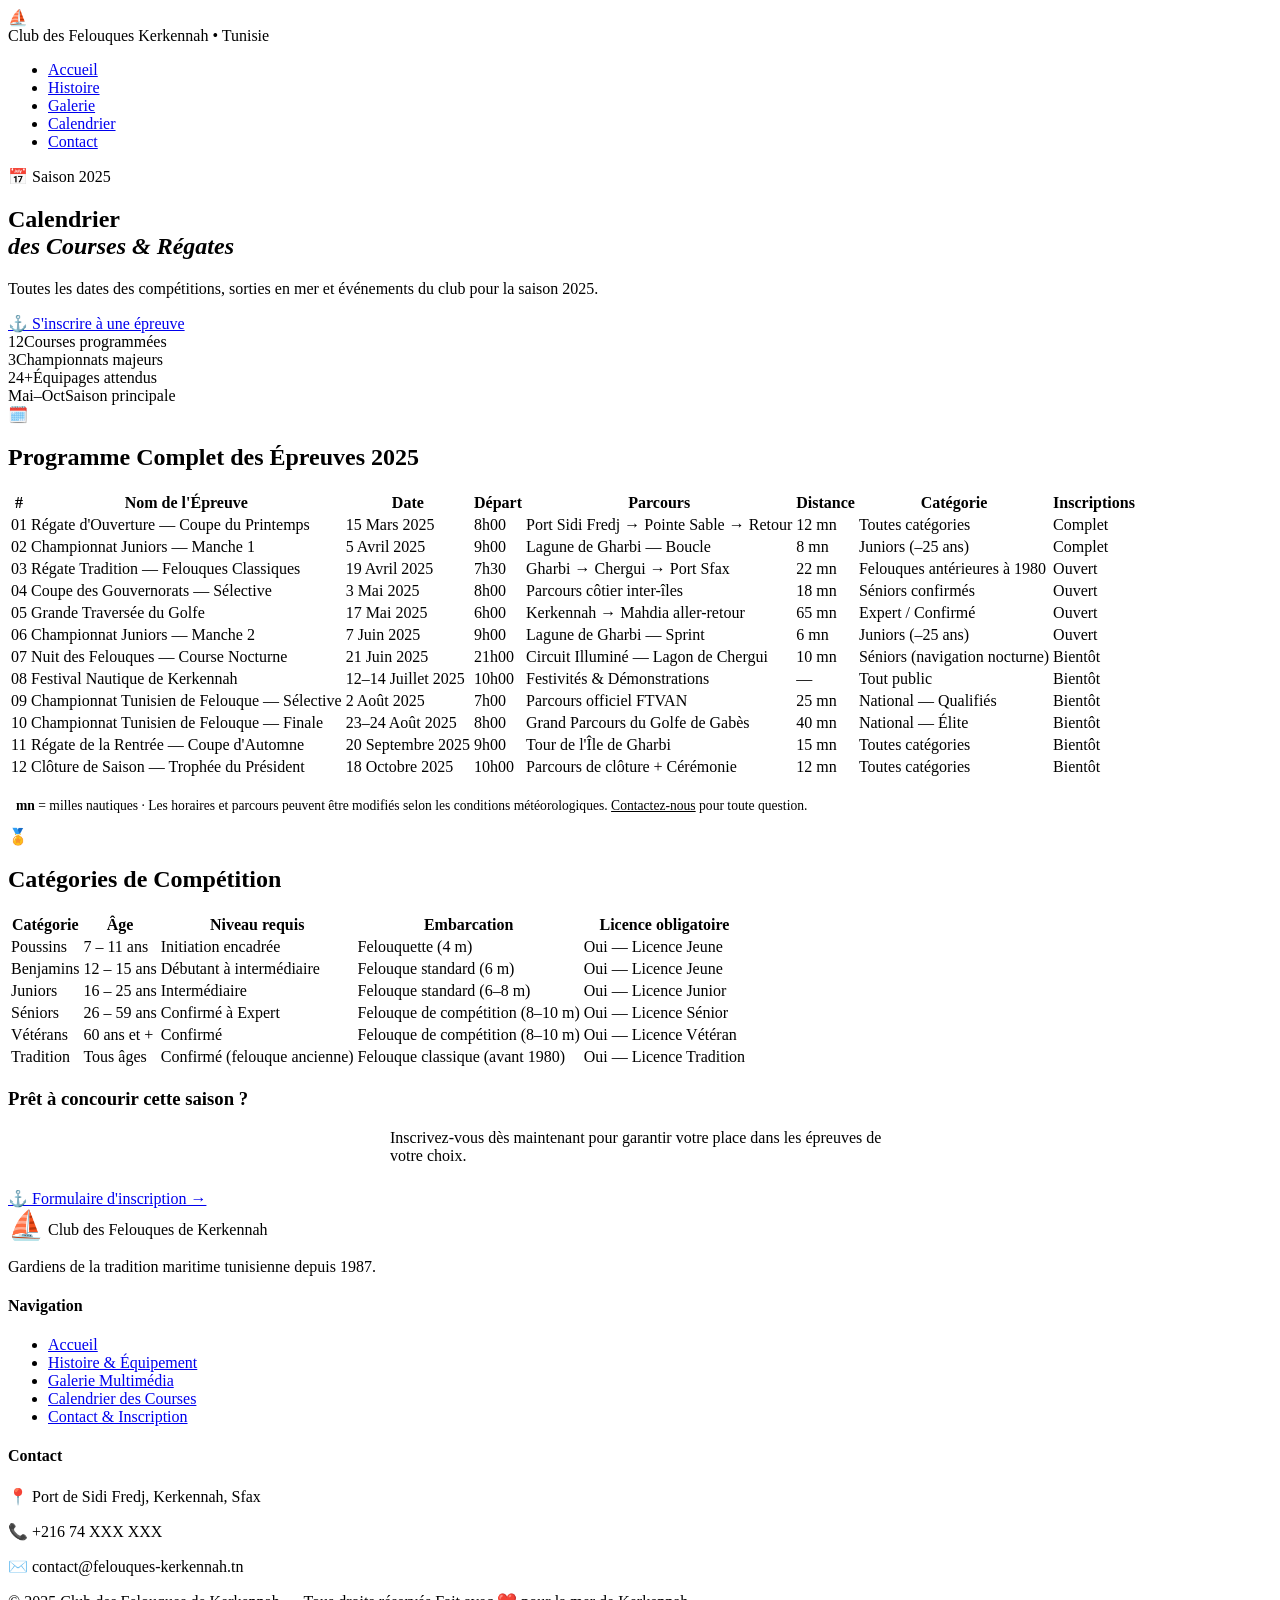
==== calendrier.html @ 92b9c3b6 "gqllery.php et history.php not saved" ====
<!DOCTYPE html>
<html lang="fr" data-page="calendrier">
<head>
  <meta charset="UTF-8" />
  <meta name="viewport" content="width=device-width, initial-scale=1.0" />
  <meta name="description" content="Calendrier des courses et régates du Club des Felouques de Kerkennah 2025." />
  <title>Calendrier — Club des Felouques de Kerkennah</title>
  <link rel="stylesheet" href="style.css" />
</head>
<body>

  <header>
    <div class="header-inner">
      <div class="logo-area">
        <span class="logo-icon animate-wave">⛵</span>
        <div class="logo-text">
          <span class="logo-title">Club des Felouques</span>
          <span class="logo-subtitle">Kerkennah • Tunisie</span>
        </div>
      </div>
      <nav aria-label="Navigation principale">
        <ul>
          <li><a href="index.html">Accueil</a></li>
          <li><a href="histoire.html">Histoire</a></li>
          <li><a href="galerie.html">Galerie</a></li>
          <li><a href="calendrier.html" class="active">Calendrier</a></li>
          <li><a href="contact.html">Contact</a></li>
        </ul>
      </nav>
    </div>
  </header>

  <section class="hero" aria-label="En-tête Calendrier">
    <div class="hero-content">
      <div class="hero-badge">📅 Saison 2025</div>
      <h1>Calendrier<br/><em>des Courses & Régates</em></h1>
      <p>Toutes les dates des compétitions, sorties en mer et événements du club pour la saison 2025.</p>
      <a href="contact.html" class="btn btn-primary">⚓ S'inscrire à une épreuve</a>
    </div>
  </section>

  <main>

    <!-- Résumé saison -->
    <div class="info-band">
      <div class="stat"><span class="stat-num">12</span><span class="stat-label">Courses programmées</span></div>
      <div class="stat"><span class="stat-num">3</span><span class="stat-label">Championnats majeurs</span></div>
      <div class="stat"><span class="stat-num">24+</span><span class="stat-label">Équipages attendus</span></div>
      <div class="stat"><span class="stat-num">Mai–Oct</span><span class="stat-label">Saison principale</span></div>
    </div>

    <!-- Tableau complet des courses -->
    <section aria-labelledby="titre-tableau">
      <div class="section-title">
        <span class="icon">🗓️</span>
        <h2 id="titre-tableau">Programme Complet des Épreuves 2025</h2>
      </div>

      <div class="table-wrapper">
        <table>
          <thead>
            <tr>
              <th scope="col">#</th>
              <th scope="col">Nom de l'Épreuve</th>
              <th scope="col">Date</th>
              <th scope="col">Départ</th>
              <th scope="col">Parcours</th>
              <th scope="col">Distance</th>
              <th scope="col">Catégorie</th>
              <th scope="col">Inscriptions</th>
            </tr>
          </thead>
          <tbody>
            <tr>
              <td>01</td>
              <td>Régate d'Ouverture — Coupe du Printemps</td>
              <td>15 Mars 2025</td>
              <td>8h00</td>
              <td>Port Sidi Fredj → Pointe Sable → Retour</td>
              <td>12 mn</td>
              <td>Toutes catégories</td>
              <td><span class="badge badge-complet">Complet</span></td>
            </tr>
            <tr>
              <td>02</td>
              <td>Championnat Juniors — Manche 1</td>
              <td>5 Avril 2025</td>
              <td>9h00</td>
              <td>Lagune de Gharbi — Boucle</td>
              <td>8 mn</td>
              <td>Juniors (–25 ans)</td>
              <td><span class="badge badge-complet">Complet</span></td>
            </tr>
            <tr>
              <td>03</td>
              <td>Régate Tradition — Felouques Classiques</td>
              <td>19 Avril 2025</td>
              <td>7h30</td>
              <td>Gharbi → Chergui → Port Sfax</td>
              <td>22 mn</td>
              <td>Felouques antérieures à 1980</td>
              <td><span class="badge badge-ouvert">Ouvert</span></td>
            </tr>
            <tr>
              <td>04</td>
              <td>Coupe des Gouvernorats — Sélective</td>
              <td>3 Mai 2025</td>
              <td>8h00</td>
              <td>Parcours côtier inter-îles</td>
              <td>18 mn</td>
              <td>Séniors confirmés</td>
              <td><span class="badge badge-ouvert">Ouvert</span></td>
            </tr>
            <tr>
              <td>05</td>
              <td>Grande Traversée du Golfe</td>
              <td>17 Mai 2025</td>
              <td>6h00</td>
              <td>Kerkennah → Mahdia aller-retour</td>
              <td>65 mn</td>
              <td>Expert / Confirmé</td>
              <td><span class="badge badge-ouvert">Ouvert</span></td>
            </tr>
            <tr>
              <td>06</td>
              <td>Championnat Juniors — Manche 2</td>
              <td>7 Juin 2025</td>
              <td>9h00</td>
              <td>Lagune de Gharbi — Sprint</td>
              <td>6 mn</td>
              <td>Juniors (–25 ans)</td>
              <td><span class="badge badge-ouvert">Ouvert</span></td>
            </tr>
            <tr>
              <td>07</td>
              <td>Nuit des Felouques — Course Nocturne</td>
              <td>21 Juin 2025</td>
              <td>21h00</td>
              <td>Circuit Illuminé — Lagon de Chergui</td>
              <td>10 mn</td>
              <td>Séniors (navigation nocturne)</td>
              <td><span class="badge badge-bientot">Bientôt</span></td>
            </tr>
            <tr>
              <td>08</td>
              <td>Festival Nautique de Kerkennah</td>
              <td>12–14 Juillet 2025</td>
              <td>10h00</td>
              <td>Festivités & Démonstrations</td>
              <td>—</td>
              <td>Tout public</td>
              <td><span class="badge badge-bientot">Bientôt</span></td>
            </tr>
            <tr>
              <td>09</td>
              <td>Championnat Tunisien de Felouque — Sélective</td>
              <td>2 Août 2025</td>
              <td>7h00</td>
              <td>Parcours officiel FTVAN</td>
              <td>25 mn</td>
              <td>National — Qualifiés</td>
              <td><span class="badge badge-bientot">Bientôt</span></td>
            </tr>
            <tr>
              <td>10</td>
              <td>Championnat Tunisien de Felouque — Finale</td>
              <td>23–24 Août 2025</td>
              <td>8h00</td>
              <td>Grand Parcours du Golfe de Gabès</td>
              <td>40 mn</td>
              <td>National — Élite</td>
              <td><span class="badge badge-bientot">Bientôt</span></td>
            </tr>
            <tr>
              <td>11</td>
              <td>Régate de la Rentrée — Coupe d'Automne</td>
              <td>20 Septembre 2025</td>
              <td>9h00</td>
              <td>Tour de l'Île de Gharbi</td>
              <td>15 mn</td>
              <td>Toutes catégories</td>
              <td><span class="badge badge-bientot">Bientôt</span></td>
            </tr>
            <tr>
              <td>12</td>
              <td>Clôture de Saison — Trophée du Président</td>
              <td>18 Octobre 2025</td>
              <td>10h00</td>
              <td>Parcours de clôture + Cérémonie</td>
              <td>12 mn</td>
              <td>Toutes catégories</td>
              <td><span class="badge badge-bientot">Bientôt</span></td>
            </tr>
          </tbody>
        </table>
      </div>

      <p style="font-size:0.85rem; color:var(--texte-moyen); margin-top:1.2rem; padding-left:0.5rem;">
        <strong>mn</strong> = milles nautiques · Les horaires et parcours peuvent être modifiés selon les conditions météorologiques.
        <a href="contact.html" style="color:var(--bleu-mer);">Contactez-nous</a> pour toute question.
      </p>
    </section>

    <!-- Tableau des catégories -->
    <section aria-labelledby="titre-categories">
      <div class="section-title">
        <span class="icon">🏅</span>
        <h2 id="titre-categories">Catégories de Compétition</h2>
      </div>

      <div class="table-wrapper">
        <table>
          <thead>
            <tr>
              <th scope="col">Catégorie</th>
              <th scope="col">Âge</th>
              <th scope="col">Niveau requis</th>
              <th scope="col">Embarcation</th>
              <th scope="col">Licence obligatoire</th>
            </tr>
          </thead>
          <tbody>
            <tr>
              <td>Poussins</td>
              <td>7 – 11 ans</td>
              <td>Initiation encadrée</td>
              <td>Felouquette (4 m)</td>
              <td>Oui — Licence Jeune</td>
            </tr>
            <tr>
              <td>Benjamins</td>
              <td>12 – 15 ans</td>
              <td>Débutant à intermédiaire</td>
              <td>Felouque standard (6 m)</td>
              <td>Oui — Licence Jeune</td>
            </tr>
            <tr>
              <td>Juniors</td>
              <td>16 – 25 ans</td>
              <td>Intermédiaire</td>
              <td>Felouque standard (6–8 m)</td>
              <td>Oui — Licence Junior</td>
            </tr>
            <tr>
              <td>Séniors</td>
              <td>26 – 59 ans</td>
              <td>Confirmé à Expert</td>
              <td>Felouque de compétition (8–10 m)</td>
              <td>Oui — Licence Sénior</td>
            </tr>
            <tr>
              <td>Vétérans</td>
              <td>60 ans et +</td>
              <td>Confirmé</td>
              <td>Felouque de compétition (8–10 m)</td>
              <td>Oui — Licence Vétéran</td>
            </tr>
            <tr>
              <td>Tradition</td>
              <td>Tous âges</td>
              <td>Confirmé (felouque ancienne)</td>
              <td>Felouque classique (avant 1980)</td>
              <td>Oui — Licence Tradition</td>
            </tr>
          </tbody>
        </table>
      </div>
    </section>

    <section>
      <div class="highlight-box text-center">
        <h3>Prêt à concourir cette saison ?</h3>
        <p style="max-width:500px; margin:0.8rem auto 1.5rem;">Inscrivez-vous dès maintenant pour garantir votre place dans les épreuves de votre choix.</p>
        <a href="contact.html" class="btn btn-primary">⚓ Formulaire d'inscription →</a>
      </div>
    </section>

  </main>

  <footer>
    <div class="footer-inner">
      <div class="footer-brand">
        <div class="logo-area">
          <span style="font-size:1.8rem">⛵</span>
          <span class="logo-title">Club des Felouques de Kerkennah</span>
        </div>
        <p>Gardiens de la tradition maritime tunisienne depuis 1987.</p>
      </div>
      <div class="footer-col">
        <h4>Navigation</h4>
        <ul>
          <li><a href="index.html">Accueil</a></li>
          <li><a href="histoire.html">Histoire & Équipement</a></li>
          <li><a href="galerie.html">Galerie Multimédia</a></li>
          <li><a href="calendrier.html">Calendrier des Courses</a></li>
          <li><a href="contact.html">Contact & Inscription</a></li>
        </ul>
      </div>
      <div class="footer-col footer-contact">
        <h4>Contact</h4>
        <p>📍 Port de Sidi Fredj, Kerkennah, Sfax</p>
        <p>📞 +216 74 XXX XXX</p>
        <p>✉️ contact@felouques-kerkennah.tn</p>
      </div>
    </div>
    <div class="footer-bottom">
      <span>© 2025 Club des Felouques de Kerkennah — Tous droits réservés</span>
      <span>Fait avec ❤️ pour la mer de Kerkennah</span>
    </div>
  </footer>

</body>
</html>
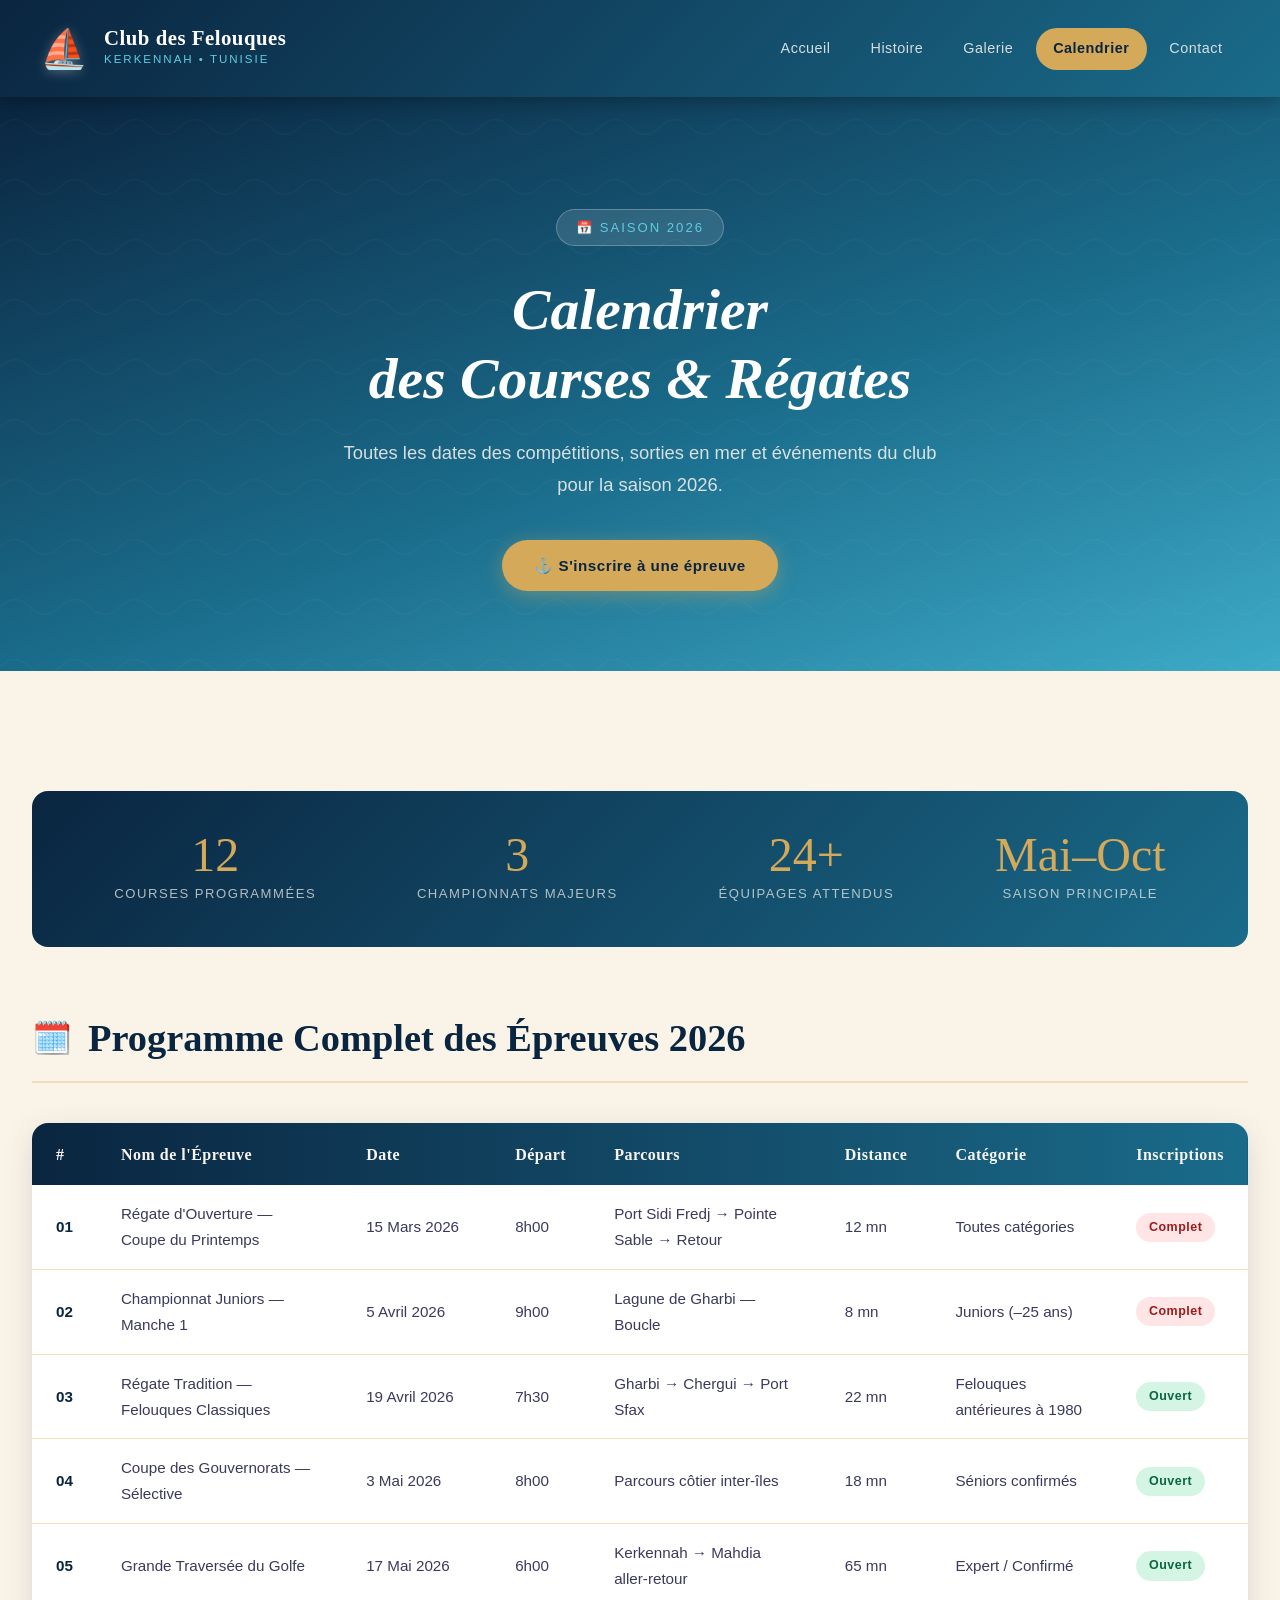
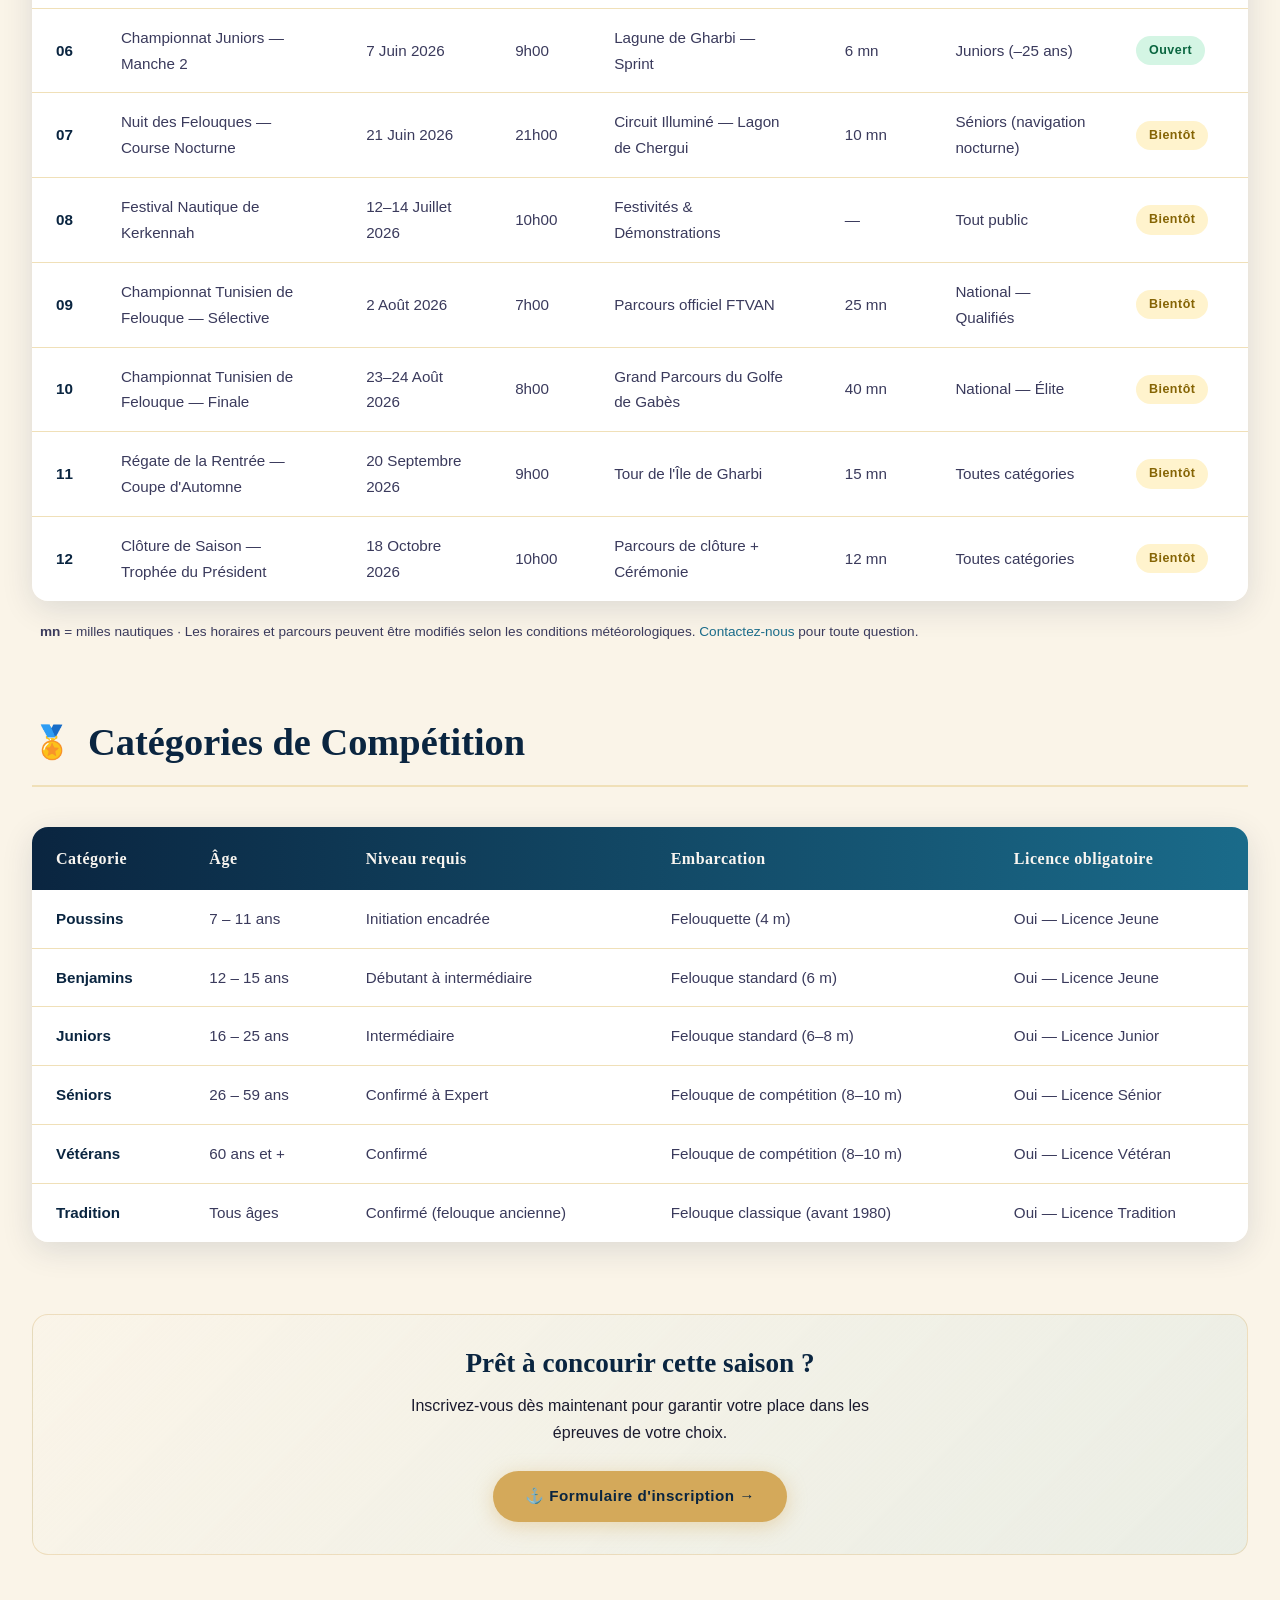
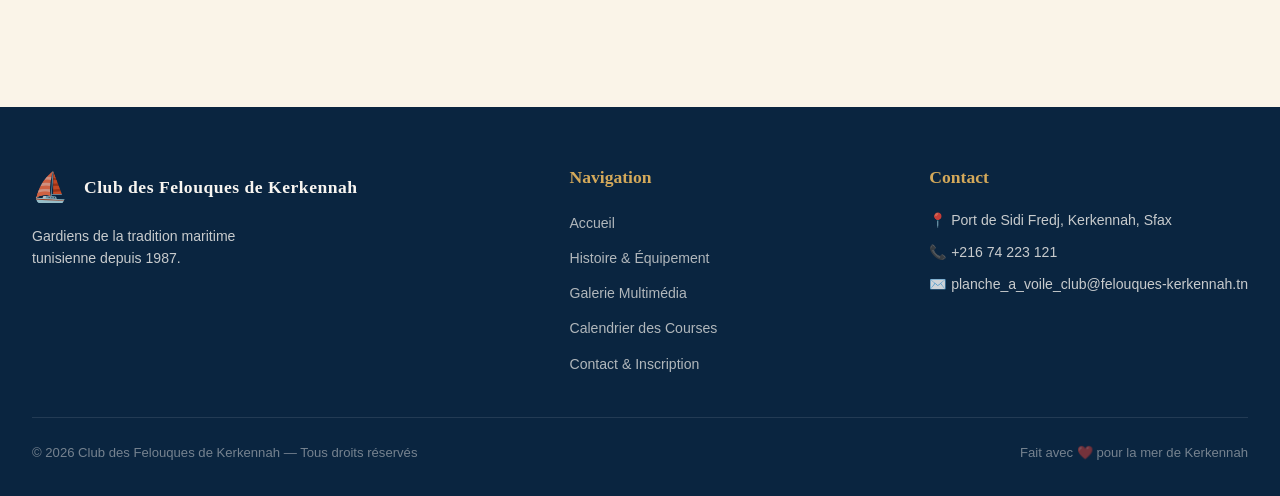
==== commit 4526e53c: "Version finale des fichiers html et style.css et ajout d'un dossier media" ====
--- a/calendrier.html
+++ b/calendrier.html
@@ -5,7 +5,8 @@
   <meta name="viewport" content="width=device-width, initial-scale=1.0" />
   <meta name="description" content="Calendrier des courses et régates du Club des Felouques de Kerkennah 2025." />
   <title>Calendrier — Club des Felouques de Kerkennah</title>
-  <link rel="stylesheet" href="style.css" />
+  <link rel="stylesheet" href="./public/style.css" />
+  <link rel="icon" type="image/png" href="./media/icon.png">
 </head>
 <body>
 
@@ -32,9 +33,9 @@
 
   <section class="hero" aria-label="En-tête Calendrier">
     <div class="hero-content">
-      <div class="hero-badge">📅 Saison 2025</div>
+      <div class="hero-badge">📅 Saison 2026</div>
       <h1>Calendrier<br/><em>des Courses & Régates</em></h1>
-      <p>Toutes les dates des compétitions, sorties en mer et événements du club pour la saison 2025.</p>
+      <p>Toutes les dates des compétitions, sorties en mer et événements du club pour la saison 2026.</p>
       <a href="contact.html" class="btn btn-primary">⚓ S'inscrire à une épreuve</a>
     </div>
   </section>
@@ -53,7 +54,7 @@
     <section aria-labelledby="titre-tableau">
       <div class="section-title">
         <span class="icon">🗓️</span>
-        <h2 id="titre-tableau">Programme Complet des Épreuves 2025</h2>
+        <h2 id="titre-tableau">Programme Complet des Épreuves 2026</h2>
       </div>
 
       <div class="table-wrapper">
@@ -74,7 +75,7 @@
             <tr>
               <td>01</td>
               <td>Régate d'Ouverture — Coupe du Printemps</td>
-              <td>15 Mars 2025</td>
+              <td>15 Mars 2026</td>
               <td>8h00</td>
               <td>Port Sidi Fredj → Pointe Sable → Retour</td>
               <td>12 mn</td>
@@ -84,7 +85,7 @@
             <tr>
               <td>02</td>
               <td>Championnat Juniors — Manche 1</td>
-              <td>5 Avril 2025</td>
+              <td>5 Avril 2026</td>
               <td>9h00</td>
               <td>Lagune de Gharbi — Boucle</td>
               <td>8 mn</td>
@@ -94,7 +95,7 @@
             <tr>
               <td>03</td>
               <td>Régate Tradition — Felouques Classiques</td>
-              <td>19 Avril 2025</td>
+              <td>19 Avril 2026</td>
               <td>7h30</td>
               <td>Gharbi → Chergui → Port Sfax</td>
               <td>22 mn</td>
@@ -104,7 +105,7 @@
             <tr>
               <td>04</td>
               <td>Coupe des Gouvernorats — Sélective</td>
-              <td>3 Mai 2025</td>
+              <td>3 Mai 2026</td>
               <td>8h00</td>
               <td>Parcours côtier inter-îles</td>
               <td>18 mn</td>
@@ -114,7 +115,7 @@
             <tr>
               <td>05</td>
               <td>Grande Traversée du Golfe</td>
-              <td>17 Mai 2025</td>
+              <td>17 Mai 2026</td>
               <td>6h00</td>
               <td>Kerkennah → Mahdia aller-retour</td>
               <td>65 mn</td>
@@ -124,7 +125,7 @@
             <tr>
               <td>06</td>
               <td>Championnat Juniors — Manche 2</td>
-              <td>7 Juin 2025</td>
+              <td>7 Juin 2026</td>
               <td>9h00</td>
               <td>Lagune de Gharbi — Sprint</td>
               <td>6 mn</td>
@@ -134,7 +135,7 @@
             <tr>
               <td>07</td>
               <td>Nuit des Felouques — Course Nocturne</td>
-              <td>21 Juin 2025</td>
+              <td>21 Juin 2026</td>
               <td>21h00</td>
               <td>Circuit Illuminé — Lagon de Chergui</td>
               <td>10 mn</td>
@@ -144,7 +145,7 @@
             <tr>
               <td>08</td>
               <td>Festival Nautique de Kerkennah</td>
-              <td>12–14 Juillet 2025</td>
+              <td>12–14 Juillet 2026</td>
               <td>10h00</td>
               <td>Festivités & Démonstrations</td>
               <td>—</td>
@@ -154,7 +155,7 @@
             <tr>
               <td>09</td>
               <td>Championnat Tunisien de Felouque — Sélective</td>
-              <td>2 Août 2025</td>
+              <td>2 Août 2026</td>
               <td>7h00</td>
               <td>Parcours officiel FTVAN</td>
               <td>25 mn</td>
@@ -164,7 +165,7 @@
             <tr>
               <td>10</td>
               <td>Championnat Tunisien de Felouque — Finale</td>
-              <td>23–24 Août 2025</td>
+              <td>23–24 Août 2026</td>
               <td>8h00</td>
               <td>Grand Parcours du Golfe de Gabès</td>
               <td>40 mn</td>
@@ -174,7 +175,7 @@
             <tr>
               <td>11</td>
               <td>Régate de la Rentrée — Coupe d'Automne</td>
-              <td>20 Septembre 2025</td>
+              <td>20 Septembre 2026</td>
               <td>9h00</td>
               <td>Tour de l'Île de Gharbi</td>
               <td>15 mn</td>
@@ -184,7 +185,7 @@
             <tr>
               <td>12</td>
               <td>Clôture de Saison — Trophée du Président</td>
-              <td>18 Octobre 2025</td>
+              <td>18 Octobre 2026</td>
               <td>10h00</td>
               <td>Parcours de clôture + Cérémonie</td>
               <td>12 mn</td>
@@ -299,12 +300,12 @@
       <div class="footer-col footer-contact">
         <h4>Contact</h4>
         <p>📍 Port de Sidi Fredj, Kerkennah, Sfax</p>
-        <p>📞 +216 74 XXX XXX</p>
-        <p>✉️ contact@felouques-kerkennah.tn</p>
+        <p>📞 +216 74 223 121</p>
+        <p>✉️ planche_a_voile_club@felouques-kerkennah.tn</p>
       </div>
     </div>
     <div class="footer-bottom">
-      <span>© 2025 Club des Felouques de Kerkennah — Tous droits réservés</span>
+      <span>© 2026 Club des Felouques de Kerkennah — Tous droits réservés</span>
       <span>Fait avec ❤️ pour la mer de Kerkennah</span>
     </div>
   </footer>
--- a/public/style.css
+++ b/public/style.css
@@ -0,0 +1,888 @@
+/* ============================================
+   Club des Felouques de Kerkennah — style.css
+   Palette : Bleu mer, Blanc nacré, Sable doré
+   ============================================ */
+
+@import url('https://fonts.googleapis.com/css2?family=Cormorant+Garamond:ital,wght@0,400;0,600;1,400&family=Tajawal:wght@300;400;700&display=swap');
+
+/* ─── Variables ─────────────────────────────── */
+:root {
+  --bleu-profond:   #0a2540;
+  --bleu-mer:       #1a6b8a;
+  --bleu-clair:     #3daac7;
+  --turquoise:      #5bcfdf;
+  --blanc:          #f8f5f0;
+  --blanc-pur:      #ffffff;
+  --sable:          #d4a95a;
+  --sable-clair:    #f0e0b8;
+  --sable-pale:     #faf4e8;
+  --texte-sombre:   #1a1a2e;
+  --texte-moyen:    #3a3a5c;
+  --ombre:          rgba(10, 37, 64, 0.15);
+
+  --font-titre:     'Cormorant Garamond', Georgia, serif;
+  --font-corps:     'Tajawal', sans-serif;
+
+  --radius:         8px;
+  --radius-lg:      16px;
+  --transition:     0.35s cubic-bezier(0.4, 0, 0.2, 1);
+  --shadow-card:    0 8px 32px rgba(10,37,64,0.12);
+  --shadow-hover:   0 16px 48px rgba(10,37,64,0.22);
+}
+
+/* ─── Reset & Base ──────────────────────────── */
+*, *::before, *::after {
+  box-sizing: border-box;
+  margin: 0;
+  padding: 0;
+}
+
+html {
+  scroll-behavior: smooth;
+  font-size: 16px;
+}
+
+body {
+  font-family: var(--font-corps);
+  background-color: var(--sable-pale);
+  color: var(--texte-sombre);
+  line-height: 1.7;
+  min-height: 100vh;
+  display: flex;
+  flex-direction: column;
+  overflow-x: hidden;
+}
+
+img {
+  max-width: 100%;
+  height: auto;
+  display: block;
+}
+
+a {
+  color: inherit;
+  text-decoration: none;
+}
+
+/* ─── Typographie ───────────────────────────── */
+h1, h2, h3 {
+  font-family: var(--font-titre);
+  font-weight: 600;
+  line-height: 1.2;
+  color: var(--bleu-profond);
+}
+
+h1 { font-size: clamp(2.2rem, 5vw, 3.6rem); }
+h2 { font-size: clamp(1.6rem, 3.5vw, 2.4rem); }
+h3 { font-size: clamp(1.2rem, 2.5vw, 1.7rem); }
+
+p { margin-bottom: 1rem; }
+
+/* ─── HEADER & NAV ──────────────────────────── */
+header {
+  background: linear-gradient(135deg, var(--bleu-profond) 0%, var(--bleu-mer) 100%);
+  color: var(--blanc);
+  padding: 0;
+  position: sticky;
+  top: 0;
+  z-index: 100;
+  box-shadow: 0 4px 20px rgba(0,0,0,0.3);
+}
+
+.header-inner {
+  display: flex;
+  align-items: center;
+  justify-content: space-between;
+  padding: 1rem 2.5rem;
+  max-width: 1280px;
+  margin: 0 auto;
+  gap: 1rem;
+}
+
+.logo-area {
+  display: flex;
+  align-items: center;
+  gap: 1rem;
+}
+
+.logo-icon {
+  font-size: 2.4rem;
+  filter: drop-shadow(0 2px 6px rgba(255,255,255,0.3));
+}
+
+.logo-text {
+  display: flex;
+  flex-direction: column;
+}
+
+.logo-title {
+  font-family: var(--font-titre);
+  font-size: 1.3rem;
+  font-weight: 600;
+  color: var(--blanc-pur);
+  letter-spacing: 0.5px;
+  line-height: 1.1;
+}
+
+.logo-subtitle {
+  font-size: 0.72rem;
+  color: var(--turquoise);
+  letter-spacing: 2px;
+  text-transform: uppercase;
+}
+
+/* Navigation */
+nav ul {
+  list-style: none;
+  display: flex;
+  align-items: center;
+  gap: 0.3rem;
+}
+
+nav ul li a {
+  display: block;
+  padding: 0.55rem 1.1rem;
+  border-radius: 50px;
+  font-size: 0.9rem;
+  font-weight: 400;
+  color: rgba(248, 245, 240, 0.85);
+  letter-spacing: 0.5px;
+  transition: background var(--transition), color var(--transition);
+  position: relative;
+}
+
+nav ul li a:hover,
+nav ul li a.active {
+  background: rgba(255,255,255,0.15);
+  color: var(--blanc-pur);
+}
+
+nav ul li a.active {
+  background: var(--sable);
+  color: var(--bleu-profond);
+  font-weight: 700;
+}
+
+/* ─── WAVE DIVIDER ──────────────────────────── */
+.wave-top {
+  width: 100%;
+  overflow: hidden;
+  line-height: 0;
+  margin-top: -1px;
+}
+
+.wave-top svg {
+  display: block;
+  width: 100%;
+}
+
+/* ─── HERO SECTION ──────────────────────────── */
+.hero {
+  background: linear-gradient(160deg, var(--bleu-profond) 0%, var(--bleu-mer) 55%, var(--bleu-clair) 100%);
+  color: var(--blanc);
+  padding: 7rem 2.5rem 5rem;
+  text-align: center;
+  position: relative;
+  overflow: hidden;
+}
+
+.hero::before {
+  content: '';
+  position: absolute;
+  inset: 0;
+  background: url("data:image/svg+xml,%3Csvg width='60' height='60' viewBox='0 0 60 60' xmlns='http://www.w3.org/2000/svg'%3E%3Cpath d='M0 30 Q15 15 30 30 Q45 45 60 30' stroke='rgba(255,255,255,0.05)' fill='none' stroke-width='1.5'/%3E%3C/svg%3E") repeat;
+  opacity: 0.5;
+}
+
+.hero-content {
+  position: relative;
+  max-width: 780px;
+  margin: 0 auto;
+  animation: fadeInUp 0.9s ease both;
+}
+
+.hero-badge {
+  display: inline-flex;
+  align-items: center;
+  gap: 0.5rem;
+  background: rgba(255,255,255,0.12);
+  border: 1px solid rgba(255,255,255,0.25);
+  border-radius: 50px;
+  padding: 0.4rem 1.2rem;
+  font-size: 0.82rem;
+  letter-spacing: 2px;
+  text-transform: uppercase;
+  margin-bottom: 1.8rem;
+  color: var(--turquoise);
+}
+
+.hero h1 {
+  color: var(--blanc-pur);
+  margin-bottom: 1.5rem;
+  font-style: italic;
+}
+
+.hero p {
+  font-size: 1.15rem;
+  color: rgba(248,245,240,0.85);
+  max-width: 600px;
+  margin: 0 auto 2.5rem;
+}
+
+.hero-btns {
+  display: flex;
+  gap: 1rem;
+  justify-content: center;
+  flex-wrap: wrap;
+}
+
+/* ─── BOUTONS ───────────────────────────────── */
+.btn {
+  display: inline-flex;
+  align-items: center;
+  gap: 0.5rem;
+  padding: 0.8rem 2rem;
+  border-radius: 50px;
+  font-family: var(--font-corps);
+  font-size: 0.95rem;
+  font-weight: 700;
+  letter-spacing: 0.5px;
+  cursor: pointer;
+  border: none;
+  transition: all var(--transition);
+}
+
+.btn-primary {
+  background: var(--sable);
+  color: var(--bleu-profond);
+  box-shadow: 0 4px 20px rgba(212,169,90,0.4);
+}
+
+.btn-primary:hover {
+  background: #e8b85a;
+  transform: translateY(-2px);
+  box-shadow: 0 8px 28px rgba(212,169,90,0.5);
+}
+
+.btn-secondary {
+  background: transparent;
+  color: var(--blanc);
+  border: 2px solid rgba(255,255,255,0.5);
+}
+
+.btn-secondary:hover {
+  background: rgba(255,255,255,0.15);
+  border-color: var(--blanc);
+  transform: translateY(-2px);
+}
+
+.btn-mer {
+  background: var(--bleu-mer);
+  color: var(--blanc);
+  box-shadow: 0 4px 20px rgba(26,107,138,0.4);
+}
+
+.btn-mer:hover {
+  background: var(--bleu-clair);
+  transform: translateY(-2px);
+}
+
+/* ─── MAIN CONTENT ──────────────────────────── */
+main {
+  flex: 1;
+  max-width: 1280px;
+  margin: 0 auto;
+  width: 100%;
+  padding: 3rem 2rem 5rem;
+}
+
+/* ─── SECTIONS ──────────────────────────────── */
+section {
+  margin-bottom: 4.5rem;
+}
+
+.section-title {
+  display: flex;
+  align-items: center;
+  gap: 1rem;
+  margin-bottom: 2.5rem;
+  padding-bottom: 1rem;
+  border-bottom: 2px solid var(--sable-clair);
+}
+
+.section-title h2 {
+  color: var(--bleu-profond);
+}
+
+.section-title .icon {
+  font-size: 2rem;
+}
+
+/* ─── CARTES ────────────────────────────────── */
+.cards-grid {
+  display: flex;
+  flex-wrap: wrap;
+  gap: 1.8rem;
+}
+
+.card {
+  background: var(--blanc-pur);
+  border-radius: var(--radius-lg);
+  box-shadow: var(--shadow-card);
+  overflow: hidden;
+  flex: 1 1 280px;
+  transition: transform var(--transition), box-shadow var(--transition);
+  border: 1px solid rgba(212,169,90,0.15);
+}
+
+.card:hover {
+  transform: translateY(-6px);
+  box-shadow: var(--shadow-hover);
+}
+
+.card-img {
+  height: 180px;
+  background: linear-gradient(135deg, var(--bleu-mer), var(--bleu-clair));
+  display: flex;
+  align-items: center;
+  justify-content: center;
+  font-size: 3.5rem;
+}
+.card-img img {
+  width: 200%;    /* Force l'image à prendre toute la largeur du conteneur */
+  height: 100%;   /* Force l'image à prendre toute la hauteur du conteneur */
+  object-fit: cover; /* MAGIE : Remplit l'espace sans déformer, en rognant si nécessaire */
+  object-position: center; /* Centre l'image dans la zone visible */
+}
+
+.card-body {
+  padding: 1.5rem;
+}
+
+.card-body h3 {
+  margin-bottom: 0.7rem;
+  color: var(--bleu-profond);
+}
+
+.card-body p {
+  font-size: 0.92rem;
+  color: var(--texte-moyen);
+  margin-bottom: 1.2rem;
+}
+
+/* ─── INFO BAND ─────────────────────────────── */
+.info-band {
+  background: linear-gradient(135deg, var(--bleu-profond), var(--bleu-mer));
+  color: var(--blanc);
+  border-radius: var(--radius-lg);
+  padding: 2.5rem 3rem;
+  display: flex;
+  align-items: center;
+  justify-content: space-around;
+  gap: 2rem;
+  flex-wrap: wrap;
+  margin-bottom: 4rem;
+}
+
+.stat {
+  text-align: center;
+}
+
+.stat-num {
+  font-family: var(--font-titre);
+  font-size: 3rem;
+  color: var(--sable);
+  display: block;
+  line-height: 1;
+}
+
+.stat-label {
+  font-size: 0.82rem;
+  letter-spacing: 1.5px;
+  text-transform: uppercase;
+  color: rgba(248,245,240,0.7);
+  margin-top: 0.3rem;
+}
+
+/* ─── LISTES ────────────────────────────────── */
+ul.liste-mer, ol.liste-mer {
+  padding-left: 0;
+  list-style: none;
+  display: flex;
+  flex-direction: column;
+  gap: 0.6rem;
+}
+
+ul.liste-mer li {
+  padding: 0.8rem 1.2rem;
+  background: var(--blanc-pur);
+  border-left: 4px solid var(--bleu-clair);
+  border-radius: 0 var(--radius) var(--radius) 0;
+  box-shadow: 2px 2px 10px var(--ombre);
+  transition: border-color var(--transition), transform var(--transition);
+}
+
+ul.liste-mer li:hover {
+  border-left-color: var(--sable);
+  transform: translateX(4px);
+}
+
+ul.liste-mer li::before {
+  content: '⛵ ';
+}
+
+ol.liste-mer {
+  counter-reset: liste-compteur;
+}
+
+ol.liste-mer li {
+  counter-increment: liste-compteur;
+  padding: 0.8rem 1.2rem;
+  background: var(--blanc-pur);
+  border-left: 4px solid var(--sable);
+  border-radius: 0 var(--radius) var(--radius) 0;
+  box-shadow: 2px 2px 10px var(--ombre);
+}
+
+ol.liste-mer li::before {
+  content: counter(liste-compteur);
+  background: var(--sable);
+  color: var(--bleu-profond);
+  font-weight: 700;
+  font-size: 0.85rem;
+  padding: 0.15rem 0.55rem;
+  border-radius: 50px;
+  margin-right: 0.8rem;
+}
+
+/* ─── TABLEAU ───────────────────────────────── */
+.table-wrapper {
+  overflow-x: auto;
+  border-radius: var(--radius-lg);
+  box-shadow: var(--shadow-card);
+}
+
+table {
+  width: 100%;
+  border-collapse: collapse;
+  background: var(--blanc-pur);
+  font-size: 0.95rem;
+}
+
+table thead {
+  background: linear-gradient(90deg, var(--bleu-profond), var(--bleu-mer));
+  color: var(--blanc);
+}
+
+table thead th {
+  padding: 1.1rem 1.5rem;
+  text-align: left;
+  font-family: var(--font-titre);
+  font-size: 1rem;
+  font-weight: 600;
+  letter-spacing: 0.5px;
+}
+
+table tbody tr {
+  border-bottom: 1px solid var(--sable-clair);
+  transition: background var(--transition);
+}
+
+table tbody tr:last-child { border-bottom: none; }
+
+table tbody tr:hover {
+  background: var(--sable-pale);
+}
+
+table tbody td {
+  padding: 1rem 1.5rem;
+  color: var(--texte-moyen);
+}
+
+table tbody td:first-child {
+  font-weight: 700;
+  color: var(--bleu-profond);
+}
+
+.badge {
+  display: inline-flex;
+  align-items: center;
+  padding: 0.25rem 0.8rem;
+  border-radius: 50px;
+  font-size: 0.78rem;
+  font-weight: 700;
+  letter-spacing: 0.5px;
+}
+
+.badge-ouvert    { background: #d4f5e4; color: #0a6640; }
+.badge-complet   { background: #ffe5e5; color: #9b1c1c; }
+.badge-bientot   { background: #fff3cd; color: #856404; }
+
+/* ─── FORMULAIRE CONTACT ────────────────────── */
+.form-card {
+  background: var(--blanc-pur);
+  border-radius: var(--radius-lg);
+  box-shadow: var(--shadow-card);
+  padding: 2.5rem 3rem;
+  max-width: 780px;
+  border: 1px solid rgba(212,169,90,0.2);
+}
+
+.form-section-title {
+  font-family: var(--font-titre);
+  font-size: 1.1rem;
+  color: var(--bleu-mer);
+  margin: 2rem 0 1.2rem;
+  padding-bottom: 0.5rem;
+  border-bottom: 1px solid var(--sable-clair);
+  display: flex;
+  align-items: center;
+  gap: 0.5rem;
+}
+
+.form-row {
+  display: flex;
+  gap: 1.5rem;
+  flex-wrap: wrap;
+}
+
+.form-group {
+  display: flex;
+  flex-direction: column;
+  flex: 1 1 220px;
+  margin-bottom: 1.3rem;
+}
+
+.form-group.full { flex: 1 1 100%; }
+
+.form-group label {
+  font-size: 0.85rem;
+  font-weight: 700;
+  color: var(--bleu-profond);
+  margin-bottom: 0.5rem;
+  letter-spacing: 0.5px;
+}
+
+.required-star {
+  color: var(--bleu-clair);
+  margin-left: 2px;
+}
+
+.form-group input[type="text"],
+.form-group input[type="email"],
+.form-group input[type="tel"],
+.form-group input[type="date"],
+.form-group select,
+.form-group textarea {
+  width: 100%;
+  padding: 0.75rem 1rem;
+  border: 2px solid var(--sable-clair);
+  border-radius: var(--radius);
+  font-family: var(--font-corps);
+  font-size: 0.95rem;
+  color: var(--texte-sombre);
+  background: var(--sable-pale);
+  transition: border-color var(--transition), box-shadow var(--transition);
+  outline: none;
+}
+
+.form-group input:focus,
+.form-group select:focus,
+.form-group textarea:focus {
+  border-color: var(--bleu-clair);
+  box-shadow: 0 0 0 3px rgba(61,170,199,0.15);
+  background: var(--blanc-pur);
+}
+
+.form-group textarea {
+  resize: vertical;
+  min-height: 110px;
+}
+
+/* Radio & Checkbox */
+.radio-group, .checkbox-group {
+  display: flex;
+  flex-direction: column;
+  gap: 0.7rem;
+  margin-top: 0.3rem;
+}
+
+.radio-group.horizontal {
+  flex-direction: row;
+  flex-wrap: wrap;
+  gap: 1rem;
+}
+
+.radio-option, .check-option {
+  display: flex;
+  align-items: center;
+  gap: 0.6rem;
+  cursor: pointer;
+  padding: 0.6rem 1rem;
+  border: 2px solid var(--sable-clair);
+  border-radius: var(--radius);
+  transition: all var(--transition);
+  background: var(--sable-pale);
+  font-size: 0.92rem;
+}
+
+.radio-option:hover, .check-option:hover {
+  border-color: var(--bleu-clair);
+  background: rgba(61,170,199,0.06);
+}
+
+.radio-option input, .check-option input {
+  accent-color: var(--bleu-mer);
+  width: 1.1rem;
+  height: 1.1rem;
+  cursor: pointer;
+}
+
+.radio-option input:checked + span,
+.check-option input:checked + span {
+  color: var(--bleu-mer);
+  font-weight: 700;
+}
+
+/* Messages d'erreur */
+.error-msg {
+  display: none;
+  color: #c0392b;
+  font-size: 0.82rem;
+  margin-top: 0.4rem;
+  padding: 0.4rem 0.8rem;
+  background: #fdf2f2;
+  border-radius: 4px;
+  border-left: 3px solid #c0392b;
+}
+
+.error-msg.visible { display: block; }
+
+.field-error input,
+.field-error textarea,
+.field-error select {
+  border-color: #c0392b !important;
+  box-shadow: 0 0 0 3px rgba(192,57,43,0.1) !important;
+}
+
+/* Alert globale */
+#form-alert {
+  display: none;
+  padding: 1rem 1.5rem;
+  border-radius: var(--radius);
+  margin-bottom: 1.5rem;
+  font-weight: 600;
+}
+
+#form-alert.error {
+  background: #fdf2f2;
+  border: 2px solid #c0392b;
+  color: #c0392b;
+  display: flex;
+  align-items: center;
+  gap: 0.5rem;
+}
+
+#form-alert.success {
+  background: #d4f5e4;
+  border: 2px solid #0a6640;
+  color: #0a6640;
+  display: flex;
+  align-items: center;
+  gap: 0.5rem;
+}
+
+.form-submit-row {
+  display: flex;
+  align-items: center;
+  justify-content: space-between;
+  gap: 1rem;
+  flex-wrap: wrap;
+  margin-top: 2rem;
+  padding-top: 1.5rem;
+  border-top: 2px solid var(--sable-clair);
+}
+
+/* ─── GALERIE ────────────────────────────────── */
+.galerie-grid {
+  display: flex;
+  flex-wrap: wrap;
+  gap: 1.5rem;
+}
+
+.galerie-item {
+  flex: 1 1 280px;
+  border-radius: var(--radius-lg);
+  overflow: hidden;
+  box-shadow: var(--shadow-card);
+  background: var(--blanc-pur);
+  transition: transform var(--transition);
+}
+
+.galerie-item:hover { transform: scale(1.02); }
+
+.galerie-img {
+  height: 230px;
+  background: linear-gradient(135deg, var(--bleu-mer), var(--turquoise));
+  display: flex;
+  align-items: center;
+  justify-content: center;
+  font-size: 4rem;
+}
+.galerie-img img {
+  width: 100%;
+  height: 100%;
+  
+}
+
+
+.galerie-caption {
+  padding: 1rem 1.2rem;
+  font-size: 0.88rem;
+  color: var(--texte-moyen);
+  text-align: center;
+}
+
+/* Media players */
+.media-box {
+  background: var(--blanc-pur);
+  border-radius: var(--radius-lg);
+  padding: 2rem;
+  box-shadow: var(--shadow-card);
+  margin-bottom: 1.8rem;
+}
+
+.media-box h3 {
+  margin-bottom: 1rem;
+  color: var(--bleu-profond);
+  display: flex;
+  align-items: center;
+  gap: 0.5rem;
+}
+
+.media-box video,
+.media-box audio {
+  width: 100%;
+  border-radius: var(--radius);
+  outline: none;
+}
+
+/* ─── FOOTER ────────────────────────────────── */
+footer {
+  background: var(--bleu-profond);
+  color: rgba(248,245,240,0.8);
+  padding: 3.5rem 2rem 2rem;
+  margin-top: auto;
+}
+
+.footer-inner {
+  max-width: 1280px;
+  margin: 0 auto;
+  display: flex;
+  flex-wrap: wrap;
+  gap: 3rem;
+  justify-content: space-between;
+  padding-bottom: 2rem;
+  border-bottom: 1px solid rgba(255,255,255,0.1);
+}
+
+.footer-brand .logo-title { font-size: 1.1rem; color: var(--blanc); }
+.footer-brand p {
+  margin-top: 0.8rem;
+  font-size: 0.88rem;
+  max-width: 260px;
+  line-height: 1.6;
+}
+
+.footer-col h4 {
+  font-family: var(--font-titre);
+  font-size: 1.1rem;
+  color: var(--sable);
+  margin-bottom: 1rem;
+}
+
+.footer-col ul { list-style: none; }
+.footer-col ul li { margin-bottom: 0.5rem; }
+.footer-col ul li a {
+  font-size: 0.88rem;
+  color: rgba(248,245,240,0.7);
+  transition: color var(--transition);
+}
+.footer-col ul li a:hover { color: var(--turquoise); }
+
+.footer-contact p {
+  font-size: 0.88rem;
+  display: flex;
+  align-items: center;
+  gap: 0.5rem;
+  margin-bottom: 0.5rem;
+}
+
+.footer-bottom {
+  max-width: 1280px;
+  margin: 0 auto;
+  padding-top: 1.5rem;
+  display: flex;
+  align-items: center;
+  justify-content: space-between;
+  flex-wrap: wrap;
+  gap: 1rem;
+  font-size: 0.82rem;
+  color: rgba(248,245,240,0.45);
+}
+
+.footer-bottom a { color: var(--turquoise); }
+
+/* ─── ANIMATIONS ─────────────────────────────── */
+@keyframes fadeInUp {
+  from { opacity: 0; transform: translateY(30px); }
+  to   { opacity: 1; transform: translateY(0); }
+}
+
+@keyframes wave {
+  0%, 100% { transform: translateY(0); }
+  50%       { transform: translateY(-8px); }
+}
+
+.animate-wave { animation: wave 3s ease-in-out infinite; }
+
+/* ─── RESPONSIVE ────────────────────────────── */
+@media (max-width: 768px) {
+  .header-inner { padding: 0.8rem 1.2rem; flex-wrap: wrap; }
+  nav ul { flex-wrap: wrap; gap: 0.2rem; }
+  nav ul li a { padding: 0.4rem 0.7rem; font-size: 0.82rem; }
+  .hero { padding: 4rem 1.5rem 3rem; }
+  main { padding: 2rem 1.2rem 4rem; }
+  .form-card { padding: 1.8rem 1.5rem; }
+  .info-band { padding: 1.5rem; }
+  .footer-inner { gap: 2rem; }
+  .form-row { flex-direction: column; gap: 0; }
+}
+
+/* ─── UTILITAIRES ────────────────────────────── */
+.text-center { text-align: center; }
+.text-sable   { color: var(--sable); }
+.text-bleu    { color: var(--bleu-mer); }
+.mt-1 { margin-top: 1rem; }
+.mt-2 { margin-top: 2rem; }
+.mb-2 { margin-bottom: 2rem; }
+.italic { font-style: italic; }
+
+.highlight-box {
+  background: linear-gradient(135deg, var(--sable-pale), rgba(61,170,199,0.08));
+  border: 1px solid rgba(212,169,90,0.3);
+  border-radius: var(--radius-lg);
+  padding: 2rem 2.5rem;
+  margin-bottom: 2rem;
+}
+
+/* Page active dans la nav */
+[data-page="index"]    nav a[href="index.html"],
+[data-page="histoire"] nav a[href="histoire.html"],
+[data-page="galerie"]  nav a[href="galerie.html"],
+[data-page="calendrier"] nav a[href="calendrier.html"],
+[data-page="contact"]  nav a[href="contact.html"] {
+  background: var(--sable);
+  color: var(--bleu-profond);
+  font-weight: 700;
+}
